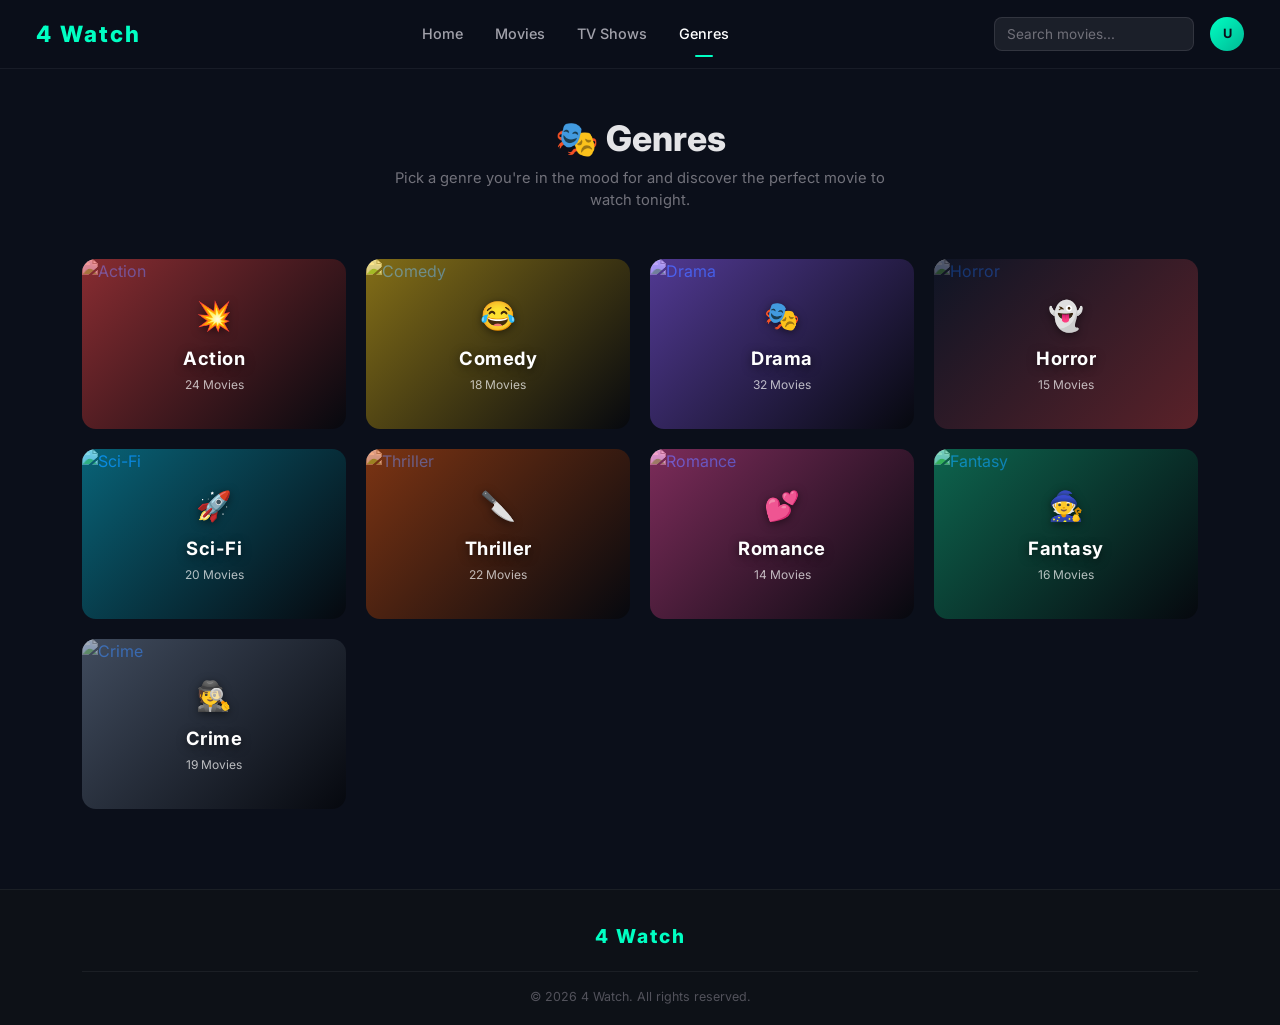
==== genres.html @ 72771e0d "first commit" ====
<!doctype html>
<html lang="en">
  <head>
    <meta charset="UTF-8" />
    <meta name="viewport" content="width=device-width, initial-scale=1.0" />
    <title>Genres — 4 Watch</title>
    <meta name="description" content="Browse movies by genre on 4 Watch." />
    <link rel="preconnect" href="https://fonts.googleapis.com" />
    <link
      href="https://fonts.googleapis.com/css2?family=Inter:wght@400;500;600;700;800&display=swap"
      rel="stylesheet"
    />
    <link
      href="https://cdn.jsdelivr.net/npm/bootstrap@5.3.0/dist/css/bootstrap.min.css"
      rel="stylesheet"
    />
    <link
      rel="stylesheet"
      href="https://cdnjs.cloudflare.com/ajax/libs/font-awesome/6.5.0/css/all.min.css"
    />
    <style>
      * {
        box-sizing: border-box;
      }
      body {
        background: #0b0f1a;
        color: #e4e4e7;
        font-family: "Inter", "Segoe UI", sans-serif;
        margin: 0;
      }
      .navbar {
        background: rgba(11, 15, 26, 0.85);
        backdrop-filter: blur(14px);
        border-bottom: 1px solid rgba(255, 255, 255, 0.06);
        padding: 0.75rem 1.5rem;
        position: sticky;
        top: 0;
        z-index: 1000;
      }
      .navbar-brand {
        color: #00ffc3 !important;
        font-weight: 800;
        font-size: 1.4rem;
        letter-spacing: 2px;
      }
      .nav-link {
        color: #a1a1aa !important;
        font-weight: 500;
        font-size: 0.9rem;
        transition: color 0.25s;
        position: relative;
      }
      .nav-link:hover,
      .nav-link.active {
        color: #fff !important;
      }
      .nav-link.active::after {
        content: "";
        position: absolute;
        bottom: -4px;
        left: 50%;
        transform: translateX(-50%);
        width: 18px;
        height: 2px;
        background: #00ffc3;
        border-radius: 2px;
      }
      .nav-search {
        background: rgba(255, 255, 255, 0.07);
        border: 1px solid rgba(255, 255, 255, 0.1);
        border-radius: 8px;
        padding: 6px 12px;
        color: #fff;
        font-size: 0.85rem;
        width: 200px;
        transition:
          border-color 0.3s,
          width 0.3s;
      }
      .nav-search::placeholder {
        color: #71717a;
      }
      .nav-search:focus {
        outline: none;
        border-color: #00ffc3;
        width: 240px;
      }
      .nav-avatar {
        width: 34px;
        height: 34px;
        border-radius: 50%;
        background: linear-gradient(135deg, #00ffc3, #00b894);
        display: flex;
        align-items: center;
        justify-content: center;
        font-weight: 700;
        font-size: 0.8rem;
        color: #0b0f1a;
        cursor: pointer;
      }

      .page-header {
        padding: 48px 0 12px;
        text-align: center;
      }
      .page-header h1 {
        font-size: 2.2rem;
        font-weight: 800;
        margin-bottom: 8px;
      }
      .page-header p {
        color: #71717a;
        font-size: 0.92rem;
        max-width: 520px;
        margin: 0 auto 36px;
      }

      /* GENRE GRID */
      .genre-grid {
        display: grid;
        grid-template-columns: repeat(auto-fill, minmax(260px, 1fr));
        gap: 20px;
        padding-bottom: 20px;
      }
      .genre-card {
        position: relative;
        border-radius: 14px;
        overflow: hidden;
        height: 170px;
        cursor: pointer;
        transition:
          transform 0.3s,
          box-shadow 0.3s;
        text-decoration: none;
      }
      .genre-card:hover {
        transform: translateY(-5px);
        box-shadow: 0 14px 35px rgba(0, 0, 0, 0.5);
      }
      .genre-card img {
        width: 100%;
        height: 100%;
        object-fit: cover;
        display: block;
        transition: transform 0.4s;
      }
      .genre-card:hover img {
        transform: scale(1.08);
      }
      .genre-overlay {
        position: absolute;
        top: 0;
        left: 0;
        right: 0;
        bottom: 0;
        display: flex;
        flex-direction: column;
        align-items: center;
        justify-content: center;
        transition: background 0.3s;
      }
      .genre-icon {
        font-size: 1.8rem;
        margin-bottom: 8px;
        color: #fff;
        text-shadow: 0 2px 8px rgba(0, 0, 0, 0.5);
      }
      .genre-name {
        font-size: 1.15rem;
        font-weight: 700;
        color: #fff;
        text-shadow: 0 2px 10px rgba(0, 0, 0, 0.6);
        letter-spacing: 0.5px;
      }
      .genre-count {
        font-size: 0.75rem;
        color: rgba(255, 255, 255, 0.7);
        margin-top: 4px;
      }
      .genre-card:hover .genre-overlay {
        background: rgba(0, 255, 195, 0.15);
      }

      footer {
        background: #0d1117;
        border-top: 1px solid rgba(255, 255, 255, 0.06);
        padding: 32px 0 18px;
        margin-top: 60px;
      }
      .footer-brand {
        font-size: 1.2rem;
        font-weight: 800;
        color: #00ffc3;
        letter-spacing: 2px;
      }
      .footer-bottom {
        border-top: 1px solid rgba(255, 255, 255, 0.06);
        padding-top: 16px;
        margin-top: 20px;
        text-align: center;
        color: #52525b;
        font-size: 0.78rem;
      }
    </style>
  </head>
  <body>
    <nav class="navbar navbar-expand-lg navbar-dark">
      <div class="container-fluid">
        <a class="navbar-brand" href="index.html">4 Watch</a>
        <button
          class="navbar-toggler border-0"
          type="button"
          data-bs-toggle="collapse"
          data-bs-target="#mainNav"
        >
          <span class="navbar-toggler-icon"></span>
        </button>
        <div class="collapse navbar-collapse" id="mainNav">
          <ul class="navbar-nav mx-auto gap-3">
            <li class="nav-item">
              <a class="nav-link" href="index.html">Home</a>
            </li>
            <li class="nav-item">
              <a class="nav-link" href="movies.html">Movies</a>
            </li>
            <li class="nav-item">
              <a class="nav-link" href="tvshows.html">TV Shows</a>
            </li>
            <li class="nav-item">
              <a class="nav-link active" href="genres.html">Genres</a>
            </li>
          </ul>
          <div class="d-flex align-items-center gap-3 mt-3 mt-lg-0">
            <input
              type="text"
              class="nav-search d-none d-lg-block"
              placeholder="Search movies..."
            />
            <div class="nav-avatar">U</div>
          </div>
        </div>
      </div>
    </nav>

    <div class="container">
      <div class="page-header">
        <h1>🎭 Genres</h1>
        <p>
          Pick a genre you're in the mood for and discover the perfect movie to
          watch tonight.
        </p>
      </div>

      <div class="genre-grid">
        <a href="movies.html?genre=action" class="genre-card">
          <img
            src="https://images.unsplash.com/photo-1509347528160-9a9e33742cdb"
            alt="Action"
          />
          <div
            class="genre-overlay"
            style="
              background: linear-gradient(
                135deg,
                rgba(239, 68, 68, 0.55),
                rgba(0, 0, 0, 0.45)
              );
            "
          >
            <div class="genre-icon">💥</div>
            <div class="genre-name">Action</div>
            <div class="genre-count">24 Movies</div>
          </div>
        </a>

        <a href="movies.html?genre=comedy" class="genre-card">
          <img
            src="https://images.unsplash.com/photo-1527224857830-43a7acc85260"
            alt="Comedy"
          />
          <div
            class="genre-overlay"
            style="
              background: linear-gradient(
                135deg,
                rgba(250, 204, 21, 0.5),
                rgba(0, 0, 0, 0.45)
              );
            "
          >
            <div class="genre-icon">😂</div>
            <div class="genre-name">Comedy</div>
            <div class="genre-count">18 Movies</div>
          </div>
        </a>

        <a href="movies.html?genre=drama" class="genre-card">
          <img
            src="https://images.unsplash.com/photo-1478720568477-152d9b164e26"
            alt="Drama"
          />
          <div
            class="genre-overlay"
            style="
              background: linear-gradient(
                135deg,
                rgba(139, 92, 246, 0.55),
                rgba(0, 0, 0, 0.45)
              );
            "
          >
            <div class="genre-icon">🎭</div>
            <div class="genre-name">Drama</div>
            <div class="genre-count">32 Movies</div>
          </div>
        </a>

        <a href="movies.html?genre=horror" class="genre-card">
          <img
            src="https://images.unsplash.com/photo-1440404653325-ab127d49abc1"
            alt="Horror"
          />
          <div
            class="genre-overlay"
            style="
              background: linear-gradient(
                135deg,
                rgba(15, 23, 42, 0.7),
                rgba(239, 68, 68, 0.35)
              );
            "
          >
            <div class="genre-icon">👻</div>
            <div class="genre-name">Horror</div>
            <div class="genre-count">15 Movies</div>
          </div>
        </a>

        <a href="movies.html?genre=sci-fi" class="genre-card">
          <img
            src="https://images.unsplash.com/photo-1536440136628-849c177e76a1"
            alt="Sci-Fi"
          />
          <div
            class="genre-overlay"
            style="
              background: linear-gradient(
                135deg,
                rgba(6, 182, 212, 0.5),
                rgba(0, 0, 0, 0.45)
              );
            "
          >
            <div class="genre-icon">🚀</div>
            <div class="genre-name">Sci-Fi</div>
            <div class="genre-count">20 Movies</div>
          </div>
        </a>

        <a href="movies.html?genre=thriller" class="genre-card">
          <img
            src="https://images.unsplash.com/photo-1489599849927-2ee91cede3ba"
            alt="Thriller"
          />
          <div
            class="genre-overlay"
            style="
              background: linear-gradient(
                135deg,
                rgba(234, 88, 12, 0.5),
                rgba(0, 0, 0, 0.45)
              );
            "
          >
            <div class="genre-icon">🔪</div>
            <div class="genre-name">Thriller</div>
            <div class="genre-count">22 Movies</div>
          </div>
        </a>

        <a href="movies.html?genre=romance" class="genre-card">
          <img
            src="https://images.unsplash.com/photo-1518621736915-f3b1c41bfd00"
            alt="Romance"
          />
          <div
            class="genre-overlay"
            style="
              background: linear-gradient(
                135deg,
                rgba(236, 72, 153, 0.5),
                rgba(0, 0, 0, 0.45)
              );
            "
          >
            <div class="genre-icon">💕</div>
            <div class="genre-name">Romance</div>
            <div class="genre-count">14 Movies</div>
          </div>
        </a>

        <a href="movies.html?genre=fantasy" class="genre-card">
          <img
            src="https://images.unsplash.com/photo-1535016120720-40c646be5580"
            alt="Fantasy"
          />
          <div
            class="genre-overlay"
            style="
              background: linear-gradient(
                135deg,
                rgba(16, 185, 129, 0.5),
                rgba(0, 0, 0, 0.45)
              );
            "
          >
            <div class="genre-icon">🧙</div>
            <div class="genre-name">Fantasy</div>
            <div class="genre-count">16 Movies</div>
          </div>
        </a>

        <a href="movies.html?genre=crime" class="genre-card">
          <img
            src="https://images.unsplash.com/photo-1594909122845-11baa439b7bf"
            alt="Crime"
          />
          <div
            class="genre-overlay"
            style="
              background: linear-gradient(
                135deg,
                rgba(100, 116, 139, 0.6),
                rgba(0, 0, 0, 0.45)
              );
            "
          >
            <div class="genre-icon">🕵️</div>
            <div class="genre-name">Crime</div>
            <div class="genre-count">19 Movies</div>
          </div>
        </a>
      </div>
    </div>

    <footer>
      <div class="container text-center">
        <div class="footer-brand">4 Watch</div>
        <div class="footer-bottom">© 2026 4 Watch. All rights reserved.</div>
      </div>
    </footer>

    <script src="https://cdn.jsdelivr.net/npm/bootstrap@5.3.0/dist/js/bootstrap.bundle.min.js"></script>
  </body>
</html>
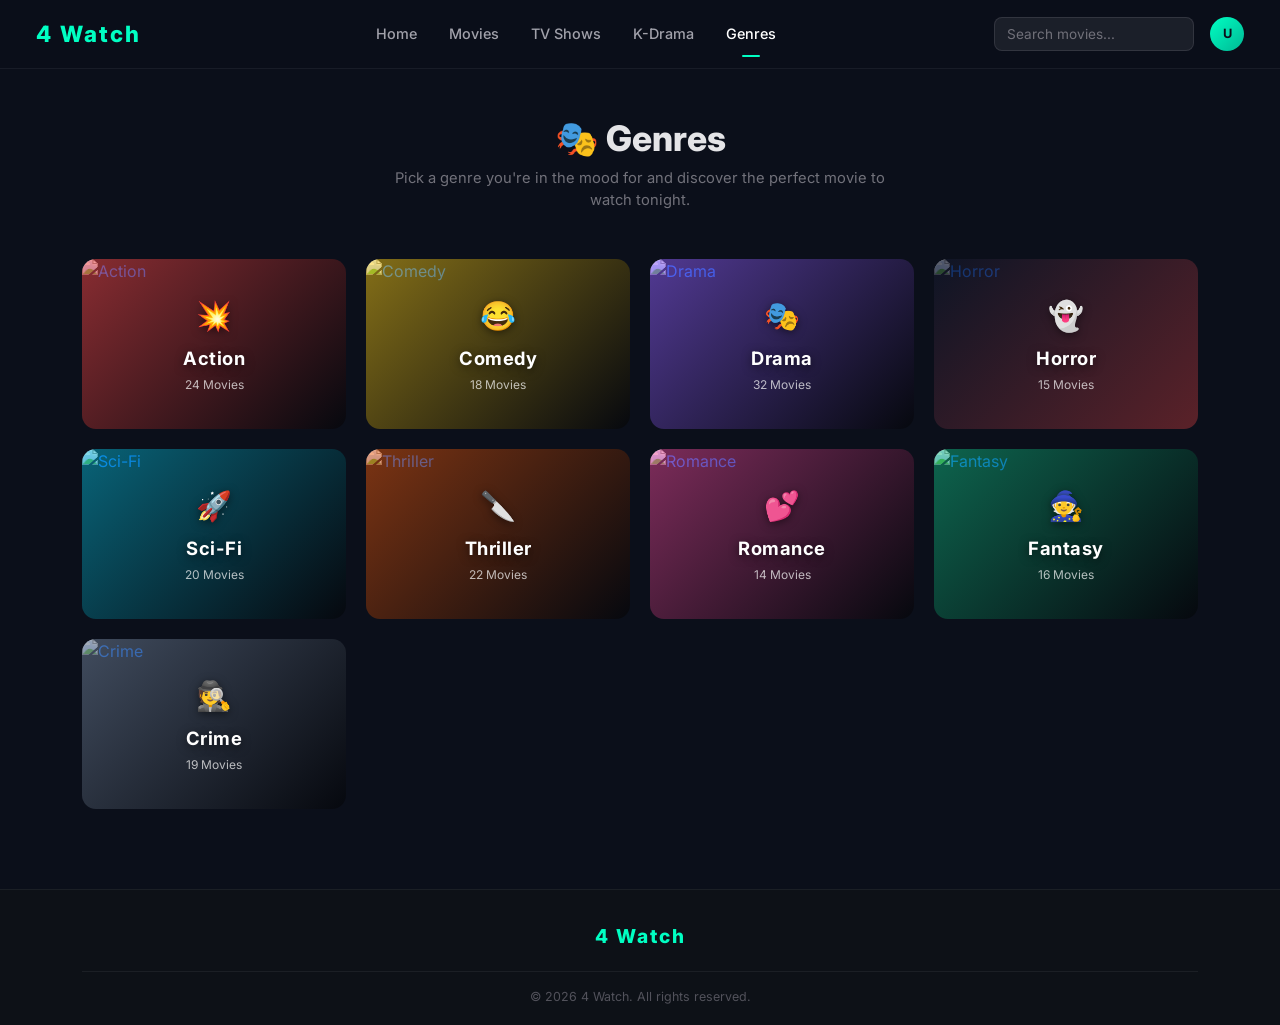
==== commit 23c4b048: "first commit" ====
--- a/genres.html
+++ b/genres.html
@@ -227,15 +227,21 @@
               <a class="nav-link" href="tvshows.html">TV Shows</a>
             </li>
             <li class="nav-item">
+              <a class="nav-link" href="kdrama.html">K-Drama</a>
+            </li>
+            <li class="nav-item">
               <a class="nav-link active" href="genres.html">Genres</a>
             </li>
           </ul>
           <div class="d-flex align-items-center gap-3 mt-3 mt-lg-0">
-            <input
-              type="text"
-              class="nav-search d-none d-lg-block"
-              placeholder="Search movies..."
-            />
+            <form id="searchForm" class="d-flex m-0">
+              <input
+                id="searchInput"
+                type="text"
+                class="nav-search d-none d-lg-block"
+                placeholder="Search movies..."
+              />
+            </form>
             <div class="nav-avatar">U</div>
           </div>
         </div>
@@ -451,5 +457,42 @@
     </footer>
 
     <script src="https://cdn.jsdelivr.net/npm/bootstrap@5.3.0/dist/js/bootstrap.bundle.min.js"></script>
+    <script>
+      // DOM = Mengakses HTML
+      const searchForm = document.getElementById("searchForm");
+      const searchInput = document.getElementById("searchInput");
+      const genreCards = document.querySelectorAll(".genre-card");
+
+      // Function = Menjalankan perintah
+      function handleSearch(event) {
+        // Event = Menangkap aksi user (submit)
+        event.preventDefault();
+
+        // Form handling = Mengatur input user
+        const query = searchInput.value.trim();
+        if (query === "") {
+          alert("Masukkan kata kunci pencarian terlebih dahulu!");
+        } else {
+          alert(`Mencari genre atau film dengan kata kunci: "${query}"`);
+          searchInput.value = ""; // Reset form
+        }
+      }
+
+      function handleGenreClick(genreName) {
+        console.log("Navigasi ke kategori:", genreName);
+      }
+
+      // Event Listener
+      if (searchForm) {
+        searchForm.addEventListener("submit", handleSearch);
+      }
+
+      genreCards.forEach((card) => {
+        card.addEventListener("click", function () {
+          const genreName = this.querySelector(".genre-name").innerText;
+          handleGenreClick(genreName);
+        });
+      });
+    </script>
   </body>
 </html>
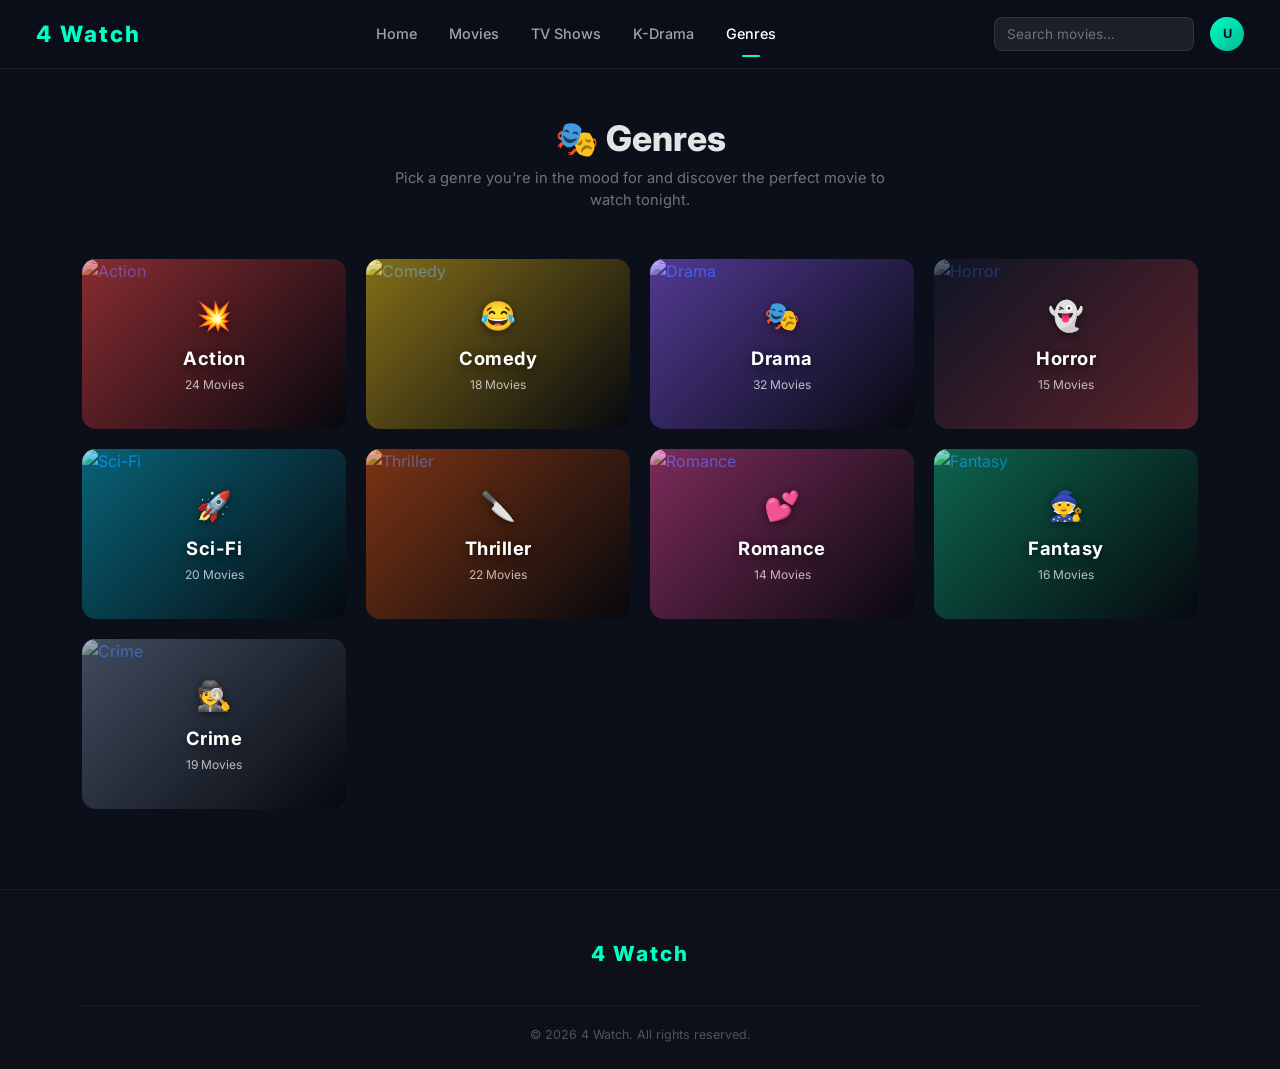
==== commit e0e207d8: "memindahkan css ke file eksternal dan merapikan html" ====
--- a/genres.html
+++ b/genres.html
@@ -18,190 +18,8 @@
       rel="stylesheet"
       href="https://cdnjs.cloudflare.com/ajax/libs/font-awesome/6.5.0/css/all.min.css"
     />
-    <style>
-      * {
-        box-sizing: border-box;
-      }
-      body {
-        background: #0b0f1a;
-        color: #e4e4e7;
-        font-family: "Inter", "Segoe UI", sans-serif;
-        margin: 0;
-      }
-      .navbar {
-        background: rgba(11, 15, 26, 0.85);
-        backdrop-filter: blur(14px);
-        border-bottom: 1px solid rgba(255, 255, 255, 0.06);
-        padding: 0.75rem 1.5rem;
-        position: sticky;
-        top: 0;
-        z-index: 1000;
-      }
-      .navbar-brand {
-        color: #00ffc3 !important;
-        font-weight: 800;
-        font-size: 1.4rem;
-        letter-spacing: 2px;
-      }
-      .nav-link {
-        color: #a1a1aa !important;
-        font-weight: 500;
-        font-size: 0.9rem;
-        transition: color 0.25s;
-        position: relative;
-      }
-      .nav-link:hover,
-      .nav-link.active {
-        color: #fff !important;
-      }
-      .nav-link.active::after {
-        content: "";
-        position: absolute;
-        bottom: -4px;
-        left: 50%;
-        transform: translateX(-50%);
-        width: 18px;
-        height: 2px;
-        background: #00ffc3;
-        border-radius: 2px;
-      }
-      .nav-search {
-        background: rgba(255, 255, 255, 0.07);
-        border: 1px solid rgba(255, 255, 255, 0.1);
-        border-radius: 8px;
-        padding: 6px 12px;
-        color: #fff;
-        font-size: 0.85rem;
-        width: 200px;
-        transition:
-          border-color 0.3s,
-          width 0.3s;
-      }
-      .nav-search::placeholder {
-        color: #71717a;
-      }
-      .nav-search:focus {
-        outline: none;
-        border-color: #00ffc3;
-        width: 240px;
-      }
-      .nav-avatar {
-        width: 34px;
-        height: 34px;
-        border-radius: 50%;
-        background: linear-gradient(135deg, #00ffc3, #00b894);
-        display: flex;
-        align-items: center;
-        justify-content: center;
-        font-weight: 700;
-        font-size: 0.8rem;
-        color: #0b0f1a;
-        cursor: pointer;
-      }
-
-      .page-header {
-        padding: 48px 0 12px;
-        text-align: center;
-      }
-      .page-header h1 {
-        font-size: 2.2rem;
-        font-weight: 800;
-        margin-bottom: 8px;
-      }
-      .page-header p {
-        color: #71717a;
-        font-size: 0.92rem;
-        max-width: 520px;
-        margin: 0 auto 36px;
-      }
-
-      /* GENRE GRID */
-      .genre-grid {
-        display: grid;
-        grid-template-columns: repeat(auto-fill, minmax(260px, 1fr));
-        gap: 20px;
-        padding-bottom: 20px;
-      }
-      .genre-card {
-        position: relative;
-        border-radius: 14px;
-        overflow: hidden;
-        height: 170px;
-        cursor: pointer;
-        transition:
-          transform 0.3s,
-          box-shadow 0.3s;
-        text-decoration: none;
-      }
-      .genre-card:hover {
-        transform: translateY(-5px);
-        box-shadow: 0 14px 35px rgba(0, 0, 0, 0.5);
-      }
-      .genre-card img {
-        width: 100%;
-        height: 100%;
-        object-fit: cover;
-        display: block;
-        transition: transform 0.4s;
-      }
-      .genre-card:hover img {
-        transform: scale(1.08);
-      }
-      .genre-overlay {
-        position: absolute;
-        top: 0;
-        left: 0;
-        right: 0;
-        bottom: 0;
-        display: flex;
-        flex-direction: column;
-        align-items: center;
-        justify-content: center;
-        transition: background 0.3s;
-      }
-      .genre-icon {
-        font-size: 1.8rem;
-        margin-bottom: 8px;
-        color: #fff;
-        text-shadow: 0 2px 8px rgba(0, 0, 0, 0.5);
-      }
-      .genre-name {
-        font-size: 1.15rem;
-        font-weight: 700;
-        color: #fff;
-        text-shadow: 0 2px 10px rgba(0, 0, 0, 0.6);
-        letter-spacing: 0.5px;
-      }
-      .genre-count {
-        font-size: 0.75rem;
-        color: rgba(255, 255, 255, 0.7);
-        margin-top: 4px;
-      }
-      .genre-card:hover .genre-overlay {
-        background: rgba(0, 255, 195, 0.15);
-      }
-
-      footer {
-        background: #0d1117;
-        border-top: 1px solid rgba(255, 255, 255, 0.06);
-        padding: 32px 0 18px;
-        margin-top: 60px;
-      }
-      .footer-brand {
-        font-size: 1.2rem;
-        font-weight: 800;
-        color: #00ffc3;
-        letter-spacing: 2px;
-      }
-      .footer-bottom {
-        border-top: 1px solid rgba(255, 255, 255, 0.06);
-        padding-top: 16px;
-        margin-top: 20px;
-        text-align: center;
-        color: #52525b;
-        font-size: 0.78rem;
-      }
-    </style>
+    <!-- Custom CSS -->
+    <link rel="stylesheet" href="style/style.css" />
   </head>
   <body>
     <nav class="navbar navbar-expand-lg navbar-dark">
--- a/style/style.css
+++ b/style/style.css
@@ -0,0 +1,606 @@
+/* GLOBAL STYLES */
+* {
+    box-sizing: border-box;
+}
+
+body {
+    background-color: #0b0f1a;
+    color: #e4e4e7;
+    font-family: "Inter", "Segoe UI", sans-serif;
+    margin: 0;
+    overflow-x: hidden;
+}
+
+/* ===== NAVBAR ===== */
+.navbar {
+    background: rgba(11, 15, 26, 0.85);
+    backdrop-filter: blur(14px);
+    -webkit-backdrop-filter: blur(14px);
+    border-bottom: 1px solid rgba(255, 255, 255, 0.06);
+    padding: 0.75rem 1.5rem;
+    position: sticky;
+    top: 0;
+    z-index: 1000;
+}
+
+.navbar-brand {
+    color: #00ffc3 !important;
+    font-weight: 800;
+    font-size: 1.4rem;
+    letter-spacing: 2px;
+}
+
+.nav-link {
+    color: #a1a1aa !important;
+    font-weight: 500;
+    font-size: 0.9rem;
+    transition: color 0.25s;
+    position: relative;
+}
+
+.nav-link:hover,
+.nav-link.active {
+    color: #fff !important;
+}
+
+.nav-link.active::after {
+    content: "";
+    position: absolute;
+    bottom: -4px;
+    left: 50%;
+    transform: translateX(-50%);
+    width: 18px;
+    height: 2px;
+    background: #00ffc3;
+    border-radius: 2px;
+}
+
+.nav-search {
+    background: rgba(255, 255, 255, 0.07);
+    border: 1px solid rgba(255, 255, 255, 0.1);
+    border-radius: 8px;
+    padding: 6px 12px;
+    color: #fff;
+    font-size: 0.85rem;
+    width: 200px;
+    transition:
+        border-color 0.3s,
+        width 0.3s;
+}
+
+.nav-search::placeholder {
+    color: #71717a;
+}
+
+.nav-search:focus {
+    outline: none;
+    border-color: #00ffc3;
+    width: 240px;
+}
+
+.nav-avatar {
+    width: 34px;
+    height: 34px;
+    border-radius: 50%;
+    background: linear-gradient(135deg, #00ffc3, #00b894);
+    display: flex;
+    align-items: center;
+    justify-content: center;
+    font-weight: 700;
+    font-size: 0.8rem;
+    color: #0b0f1a;
+    cursor: pointer;
+}
+
+/* ===== HERO ===== */
+.hero {
+    min-height: 55vh;
+    background:
+        linear-gradient(
+            to right,
+            rgba(11, 15, 26, 0.95) 35%,
+            rgba(11, 15, 26, 0.3)
+        ),
+        url("https://images.unsplash.com/photo-1606112219348-204d7d8b94ee");
+    background-size: cover;
+    background-position: center;
+    display: flex;
+    align-items: center;
+    padding: 0 5%;
+    margin: 24px 5%;
+    border-radius: 24px;
+    box-shadow: 0 15px 40px rgba(0, 0, 0, 0.5);
+    border: 1px solid rgba(255, 255, 255, 0.05);
+}
+
+.hero-content {
+    max-width: 560px;
+}
+
+.hero-badge {
+    display: inline-block;
+    background: rgba(0, 255, 195, 0.12);
+    color: #00ffc3;
+    font-size: 0.75rem;
+    font-weight: 600;
+    padding: 4px 12px;
+    border-radius: 20px;
+    letter-spacing: 1px;
+    text-transform: uppercase;
+    margin-bottom: 14px;
+    border: 1px solid rgba(0, 255, 195, 0.2);
+}
+
+.hero h1 {
+    font-size: 3rem;
+    font-weight: 800;
+    letter-spacing: -0.5px;
+    line-height: 1.1;
+    margin-bottom: 6px;
+}
+
+.hero-meta {
+    display: flex;
+    align-items: center;
+    gap: 14px;
+    font-size: 0.85rem;
+    color: #a1a1aa;
+    margin-bottom: 10px;
+    flex-wrap: wrap;
+}
+
+.hero-meta .dot {
+    width: 4px;
+    height: 4px;
+    border-radius: 50%;
+    background: #52525b;
+}
+
+.rating {
+    color: #facc15;
+    font-size: 0.9rem;
+}
+
+.hero-desc {
+    color: #a1a1aa;
+    font-size: 0.92rem;
+    line-height: 1.65;
+    margin-top: 12px;
+    margin-bottom: 20px;
+}
+
+.btn-play {
+    background: #00ffc3;
+    border: none;
+    color: #0b0f1a;
+    font-weight: 700;
+    padding: 10px 28px;
+    border-radius: 8px;
+    font-size: 0.9rem;
+    display: inline-flex;
+    align-items: center;
+    gap: 8px;
+    transition:
+        transform 0.2s,
+        box-shadow 0.3s;
+}
+
+.btn-play:hover {
+    transform: translateY(-2px);
+    box-shadow: 0 0 20px rgba(0, 255, 195, 0.35);
+}
+
+.btn-add {
+    background: rgba(255, 255, 255, 0.08);
+    border: 1px solid rgba(255, 255, 255, 0.15);
+    color: #fff;
+    padding: 10px 16px;
+    border-radius: 8px;
+    font-size: 0.9rem;
+    transition: background 0.25s;
+}
+
+.btn-add:hover {
+    background: rgba(255, 255, 255, 0.15);
+    color: #fff;
+}
+
+/* ===== PAGE HEADER ===== */
+.page-header {
+    padding: 48px 0 12px;
+    text-align: center;
+}
+
+.page-header h1 {
+    font-size: 2.2rem;
+    font-weight: 800;
+    margin-bottom: 8px;
+}
+
+.page-header p {
+    color: #71717a;
+    font-size: 0.92rem;
+    max-width: 520px;
+    margin: 0 auto 36px;
+}
+
+/* ===== SECTION HEADERS ===== */
+.section-header {
+    display: flex;
+    justify-content: space-between;
+    align-items: center;
+    margin-bottom: 18px;
+}
+
+.section-title {
+    font-size: 1.3rem;
+    font-weight: 700;
+    color: #fff;
+    margin: 0;
+}
+
+.see-all {
+    color: #00ffc3;
+    font-size: 0.85rem;
+    font-weight: 500;
+    text-decoration: none;
+    transition: opacity 0.2s;
+}
+
+.see-all:hover {
+    opacity: 0.7;
+    color: #00ffc3;
+}
+
+/* ===== MOVIE CARDS ===== */
+.movie-card {
+    background: #111827;
+    border-radius: 12px;
+    overflow: hidden;
+    transition:
+        transform 0.3s,
+        box-shadow 0.3s;
+    min-width: 175px;
+    cursor: pointer;
+    position: relative;
+}
+
+.movie-card:hover {
+    transform: translateY(-6px);
+    box-shadow: 0 12px 30px rgba(0, 0, 0, 0.5);
+}
+
+.movie-card img {
+    width: 100%;
+    height: 250px;
+    object-fit: cover;
+    display: block;
+}
+
+.card-overlay {
+    position: absolute;
+    top: 0;
+    left: 0;
+    right: 0;
+    bottom: 0;
+    background: linear-gradient(
+        to top,
+        rgba(17, 24, 39, 0.95) 0%,
+        transparent 50%
+    );
+    opacity: 0;
+    transition: opacity 0.3s;
+    display: flex;
+    align-items: flex-end;
+    padding: 14px;
+}
+
+.movie-card:hover .card-overlay {
+    opacity: 1;
+}
+
+.overlay-play {
+    width: 44px;
+    height: 44px;
+    border-radius: 50%;
+    background: #00ffc3;
+    display: flex;
+    align-items: center;
+    justify-content: center;
+    color: #0b0f1a;
+    font-size: 1rem;
+    box-shadow: 0 0 18px rgba(0, 255, 195, 0.3);
+    margin: auto;
+}
+
+.card-rating {
+    position: absolute;
+    top: 10px;
+    right: 10px;
+    background: rgba(0, 0, 0, 0.7);
+    backdrop-filter: blur(6px);
+    color: #facc15;
+    font-size: 0.72rem;
+    font-weight: 600;
+    padding: 3px 8px;
+    border-radius: 6px;
+    display: flex;
+    align-items: center;
+    gap: 4px;
+}
+
+.movie-info {
+    padding: 12px 14px;
+}
+
+.movie-title {
+    font-size: 0.9rem;
+    font-weight: 600;
+    color: #fff;
+    margin-bottom: 4px;
+}
+
+.movie-genre {
+    font-size: 0.72rem;
+    color: #71717a;
+}
+
+.movie-meta {
+    font-size: 0.72rem;
+    color: #71717a;
+    display: flex;
+    align-items: center;
+    gap: 6px;
+}
+
+/* ===== NO RESULTS ===== */
+.no-results {
+    text-align: center;
+    padding: 60px 0;
+    color: #52525b;
+    font-size: 1rem;
+}
+
+.no-results i {
+    font-size: 2.5rem;
+    margin-bottom: 12px;
+    display: block;
+    color: #333;
+}
+
+/* ===== SCROLL ROW ===== */
+.scroll-row {
+    overflow-x: auto;
+    display: flex;
+    gap: 16px;
+    padding-bottom: 12px;
+    scroll-behavior: smooth;
+}
+
+.scroll-row::-webkit-scrollbar {
+    height: 4px;
+}
+
+.scroll-row::-webkit-scrollbar-track {
+    background: transparent;
+}
+
+.scroll-row::-webkit-scrollbar-thumb {
+    background: #00ffc3;
+    border-radius: 4px;
+}
+
+/* ===== GENRE GRID & CARDS ===== */
+.genre-grid {
+    display: grid;
+    grid-template-columns: repeat(auto-fill, minmax(260px, 1fr));
+    gap: 20px;
+    padding-bottom: 20px;
+}
+
+.genre-card {
+    position: relative;
+    border-radius: 14px;
+    overflow: hidden;
+    height: 170px;
+    cursor: pointer;
+    transition:
+        transform 0.3s,
+        box-shadow 0.3s;
+    text-decoration: none;
+}
+
+.genre-card:hover {
+    transform: translateY(-5px);
+    box-shadow: 0 14px 35px rgba(0, 0, 0, 0.5);
+}
+
+.genre-card img {
+    width: 100%;
+    height: 100%;
+    object-fit: cover;
+    display: block;
+    transition: transform 0.4s;
+}
+
+.genre-card:hover img {
+    transform: scale(1.08);
+}
+
+.genre-overlay {
+    position: absolute;
+    top: 0;
+    left: 0;
+    right: 0;
+    bottom: 0;
+    display: flex;
+    flex-direction: column;
+    align-items: center;
+    justify-content: center;
+    transition: background 0.3s;
+}
+
+.genre-icon {
+    font-size: 1.8rem;
+    margin-bottom: 8px;
+    color: #fff;
+    text-shadow: 0 2px 8px rgba(0, 0, 0, 0.5);
+}
+
+.genre-name {
+    font-size: 1.15rem;
+    font-weight: 700;
+    color: #fff;
+    text-shadow: 0 2px 10px rgba(0, 0, 0, 0.6);
+    letter-spacing: 0.5px;
+}
+
+.genre-count {
+    font-size: 0.75rem;
+    color: rgba(255, 255, 255, 0.7);
+    margin-top: 4px;
+}
+
+.genre-card:hover .genre-overlay {
+    background: rgba(0, 255, 195, 0.15);
+}
+
+/* ===== FILTER BAR ===== */
+.filter-bar {
+    display: flex;
+    gap: 10px;
+    justify-content: center;
+    flex-wrap: wrap;
+    margin-bottom: 36px;
+}
+
+.filter-btn {
+    background: rgba(255, 255, 255, 0.06);
+    border: 1px solid rgba(255, 255, 255, 0.08);
+    color: #a1a1aa;
+    padding: 7px 20px;
+    border-radius: 20px;
+    font-size: 0.82rem;
+    font-weight: 500;
+    cursor: pointer;
+    transition: all 0.25s;
+}
+
+.filter-btn:hover,
+.filter-btn.active {
+    background: #00ffc3;
+    color: #0b0f1a;
+    border-color: #00ffc3;
+    font-weight: 600;
+}
+
+/* ===== MOVIE GRID ===== */
+.movie-grid {
+    display: grid;
+    grid-template-columns: repeat(auto-fill, minmax(190px, 1fr));
+    gap: 22px;
+}
+
+/* ===== FOOTER ===== */
+footer {
+    background: #0d1117;
+    border-top: 1px solid rgba(255, 255, 255, 0.06);
+    padding: 48px 0 24px;
+    margin-top: 60px;
+}
+
+.footer-brand {
+    font-size: 1.3rem;
+    font-weight: 800;
+    color: #00ffc3;
+    letter-spacing: 2px;
+    margin-bottom: 8px;
+}
+
+.footer-desc {
+    color: #71717a;
+    font-size: 0.82rem;
+    max-width: 280px;
+    line-height: 1.6;
+}
+
+.footer-heading {
+    font-size: 0.8rem;
+    font-weight: 600;
+    color: #fff;
+    text-transform: uppercase;
+    letter-spacing: 1px;
+    margin-bottom: 14px;
+}
+
+.footer-link {
+    display: block;
+    color: #71717a;
+    text-decoration: none;
+    font-size: 0.85rem;
+    margin-bottom: 8px;
+    transition: color 0.2s;
+}
+
+.footer-link:hover {
+    color: #00ffc3;
+}
+
+.social-icon {
+    width: 36px;
+    height: 36px;
+    border-radius: 8px;
+    background: rgba(255, 255, 255, 0.06);
+    display: inline-flex;
+    align-items: center;
+    justify-content: center;
+    color: #a1a1aa;
+    font-size: 0.9rem;
+    transition:
+        background 0.25s,
+        color 0.25s;
+    text-decoration: none;
+    margin-right: 8px;
+}
+
+.social-icon:hover {
+    background: #00ffc3;
+    color: #0b0f1a;
+}
+
+.footer-bottom {
+    border-top: 1px solid rgba(255, 255, 255, 0.06);
+    padding-top: 20px;
+    margin-top: 36px;
+    text-align: center;
+    color: #52525b;
+    font-size: 0.78rem;
+}
+
+/* ===== ANIMATIONS ===== */
+@keyframes fadeInUp {
+    from {
+        opacity: 0;
+        transform: translateY(20px);
+    }
+    to {
+        opacity: 1;
+        transform: translateY(0);
+    }
+}
+
+.fade-in-up {
+    animation: fadeInUp 0.6s ease forwards;
+}
+
+.delay-1 {
+    animation-delay: 0.1s;
+}
+
+.delay-2 {
+    animation-delay: 0.2s;
+}
+
+.delay-3 {
+    animation-delay: 0.3s;
+}
